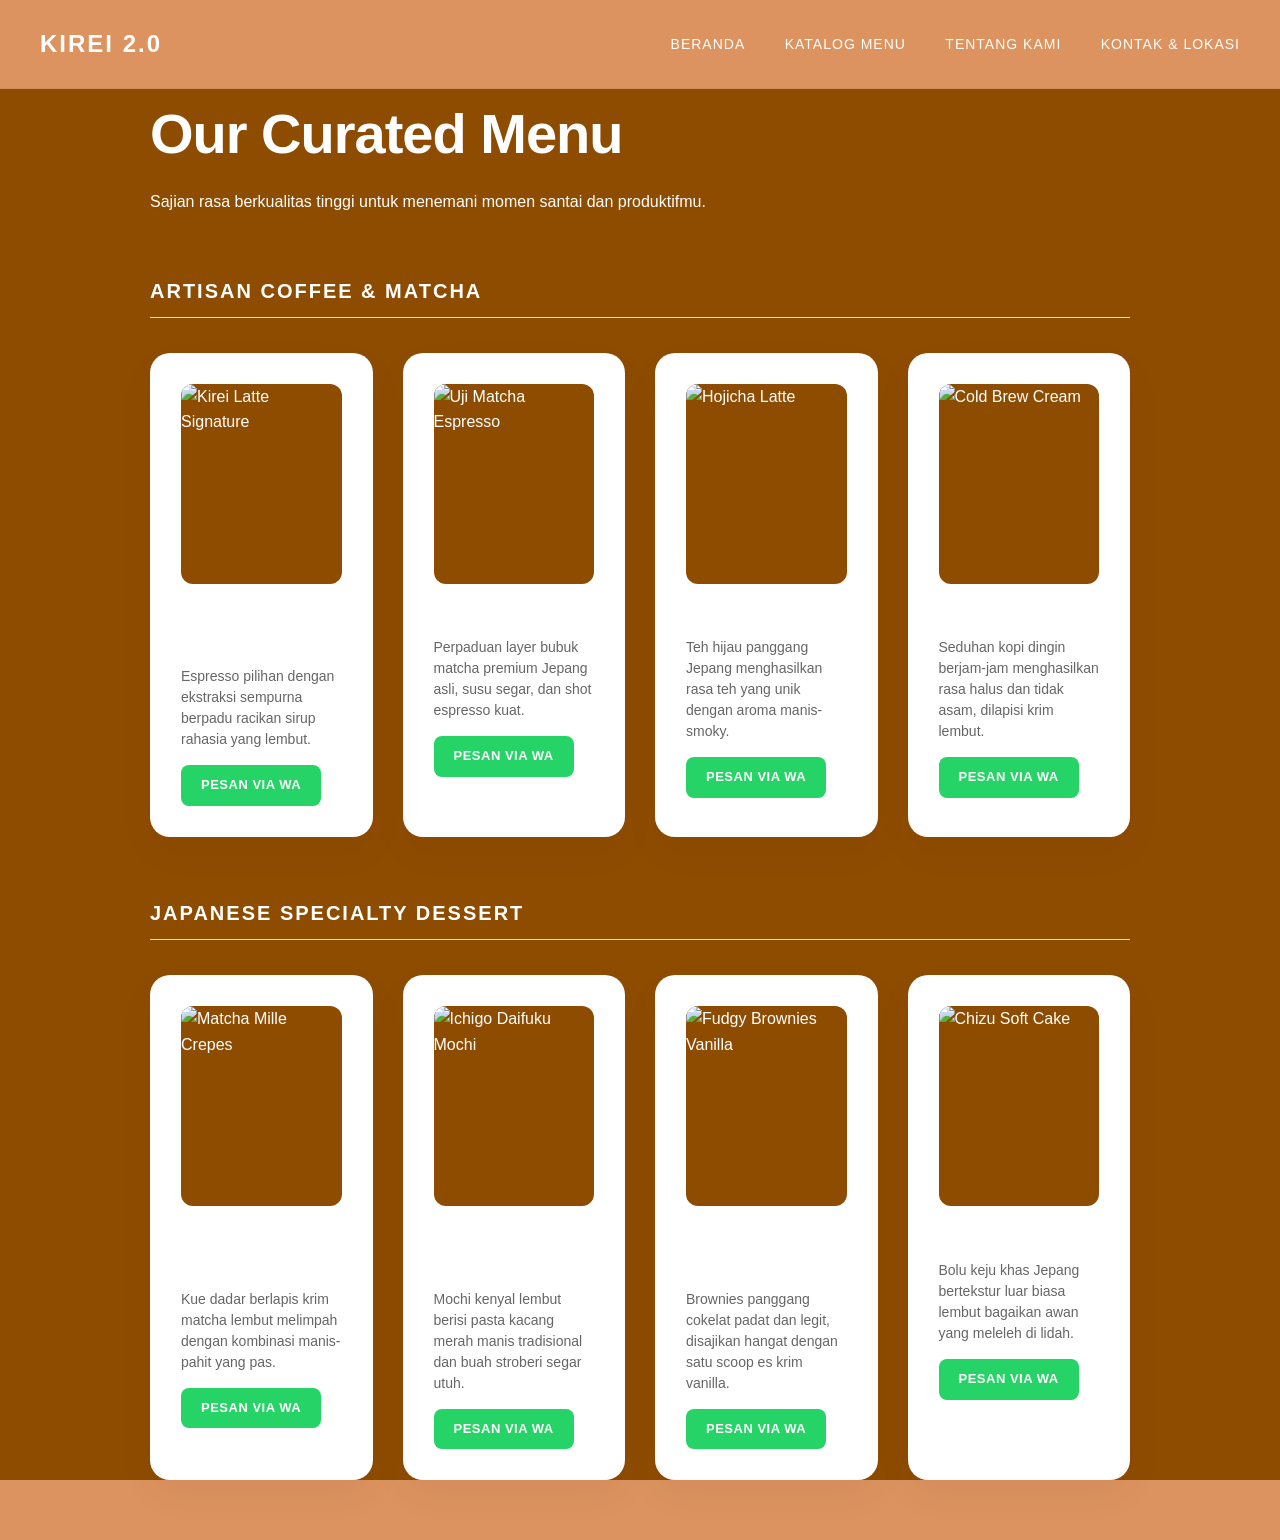
==== menu.html @ ea35320d "tugas" ====
<!DOCTYPE html>
<html lang="id">
<head>
    <meta charset="UTF-8">
    <meta name="viewport" content="width=device-width, initial-scale=1.0">
    <title>Kirei 2.0 | Katalog Menu</title>
    <link rel="stylesheet" href="style.css">
</head>
<body>

    <header>
        <div class="nav-container">
            <div class="logo">Kirei 2.0</div>
            <nav>
                <a href="index.html">Beranda</a>
                <a href="menu.html">Katalog Menu</a>
                <a href="tentang.html">Tentang Kami</a>
                <a href="kontak.html">Kontak & Lokasi</a>
            </nav>
        </div>
    </header>

    <div class="content-container">
        <h2 class="page-title">Our Curated Menu</h2>
        <p class="page-subtitle">Sajian rasa berkualitas tinggi untuk menemani momen santai dan produktifmu.</p>

        <div class="kategori-block">
            <h3 class="kategori-title">Artisan Coffee & Matcha</h3>
            <div class="grid-menu">
                <div class="kartu-menu">
                    <!-- OPSI FOTO 1 -->
                    <img src="foto/Screenshot (6).png" class="foto-menu" alt="Kirei Latte Signature">
                    <h3>Kirei Latte Signature</h3>
                    <p>Espresso pilihan dengan ekstraksi sempurna berpadu racikan sirup rahasia yang lembut.</p>
                    <a href="https://wa.me/6285174148178?text=Halo%20Kirei%202.0,%20saya%20mau%20pesan%20Kirei%20Latte%20Signature" target="_blank" class="btn-wa">Pesan via WA</a>
                </div>
                <div class="kartu-menu">
                    <!-- OPSI FOTO 2 -->
                    <img src="foto/Screenshot (8).png" class="foto-menu" alt="Uji Matcha Espresso">
                    <h3>Matcha Latte</h3>
                    <p>Perpaduan layer bubuk matcha premium Jepang asli, susu segar, dan shot espresso kuat.</p>
                    <a href="https://wa.me/6285174148178?text=Halo%20Kirei%202.0,%20saya%20mau%20pesan%20Uji%20Matcha%20Espresso" target="_blank" class="btn-wa">Pesan via WA</a>
                </div>
                <div class="kartu-menu">
                    <!-- OPSI FOTO 3 -->
                    <img src="foto/Screenshot (9).png" class="foto-menu" alt="Hojicha Latte">
                    <h3>Avocado Choco</h3>
                    <p>Teh hijau panggang Jepang menghasilkan rasa teh yang unik dengan aroma manis-smoky.</p>
                    <a href="https://wa.me/6285174148178?text=Halo%20Kirei%202.0,%20saya%20mau%20pesan%20Hojicha%20Latte" target="_blank" class="btn-wa">Pesan via WA</a>
                </div>
                <div class="kartu-menu">
                    <!-- OPSI FOTO 4 -->
                    <img src="foto/Screenshot (10).png" class="foto-menu" alt="Cold Brew Cream">
                    <h3>Moon Latte</h3>
                    <p>Seduhan kopi dingin berjam-jam menghasilkan rasa halus dan tidak asam, dilapisi krim lembut.</p>
                    <a href="https://wa.me/6285174148178?text=Halo%20Kirei%202.0,%20saya%20mau%20pesan%20Cold%20Brew%20Cream" target="_blank" class="btn-wa">Pesan via WA</a>
                </div>
            </div>
        </div>

        <div class="kategori-block">
            <h3 class="kategori-title">Japanese Specialty Dessert</h3>
            <div class="grid-menu">
                <div class="kartu-menu">
                    <!-- OPSI FOTO 5 -->
                    <img src="mille-crepes.jpg" class="foto-menu" alt="Matcha Mille Crepes">
                    <h3>Matcha Mille Crepes</h3>
                    <p>Kue dadar berlapis krim matcha lembut melimpah dengan kombinasi manis-pahit yang pas.</p>
                    <a href="https://wa.me/6285174148178?text=Halo%20Kirei%202.0,%20saya%20mau%20pesan%20Matcha%20Mille%20Crepes" target="_blank" class="btn-wa">Pesan via WA</a>
                </div>
                <div class="kartu-menu">
                    <!-- OPSI FOTO 6 -->
                    <img src="mochi.jpg" class="foto-menu" alt="Ichigo Daifuku Mochi">
                    <h3>Ichigo Daifuku Mochi</h3>
                    <p>Mochi kenyal lembut berisi pasta kacang merah manis tradisional dan buah stroberi segar utuh.</p>
                    <a href="https://wa.me/6285174148178?text=Halo%20Kirei%202.0,%20saya%20mau%20pesan%20Ichigo%20Daifuku%20Mochi" target="_blank" class="btn-wa">Pesan via WA</a>
                </div>
                <div class="kartu-menu">
                    <!-- OPSI FOTO 7 -->
                    <img src="brownies.jpg" class="foto-menu" alt="Fudgy Brownies Vanilla">
                    <h3>Fudgy Brownies Vanilla</h3>
                    <p>Brownies panggang cokelat padat dan legit, disajikan hangat dengan satu scoop es krim vanilla.</p>
                    <a href="https://wa.me/6285174148178?text=Halo%20Kirei%202.0,%20saya%20mau%20pesan%20Fudgy%20Brownies%20Vanilla" target="_blank" class="btn-wa">Pesan via WA</a>
                </div>
                <div class="kartu-menu">
                    <!-- OPSI FOTO 8 -->
                    <img src="soft-cake.jpg" class="foto-menu" alt="Chizu Soft Cake">
                    <h3>Chizu Soft Cake</h3>
                    <p>Bolu keju khas Jepang bertekstur luar biasa lembut bagaikan awan yang meleleh di lidah.</p>
                    <a href="https://wa.me/6285174148178?text=Halo%20Kirei%202.0,%20saya%20mau%20pesan%20Chizu%20Soft%20Cake" target="_blank" class="btn-wa">Pesan via WA</a>
                </div>
            </div>
        </div>
    </div>

</body>
</html>
---- style.css ----
/* --- JAPANDI FULL-WIDTH MODERN STYLE (KIREI 2.0 VIBES) --- */
:root {
    --bg-clean: #dc935f;       /* warna diubah sendiri */
    --text-main: #ffffff;      
    --wood-light: #8e4c00;     
    --wood-accent: #b08b6a;    
    --shadow-soft: 0 15px 40px rgba(0, 0, 0, 0.04);
}

* {
    box-sizing: border-box;
    margin: 0;
    padding: 0;
}

body {
    font-family: '-apple-system', BlinkMacSystemFont, 'Segoe UI', Roboto, sans-serif;
    background-color: var(--bg-clean);
    color: var(--text-main);
    line-height: 1.6;
}

/* STICKY HEADER & NAVIGASI LUAS */
header {
    width: 100%;
    background: #dc935f;
    backdrop-filter: blur(12px);
    border-bottom: 1px solid rgba(0,0,0,0.05);
    position: sticky;
    top: 0;
    z-index: 1000;
}

.nav-container {
    max-width: 1400px;
    margin: 0 auto;
    display: flex;
    justify-content: space-between;
    align-items: center;
    padding: 25px 40px;
}

.logo {
    font-size: 24px;
    font-weight: 700;
    letter-spacing: 2px;
    text-transform: uppercase;
}

nav a {
    color: var(--text-main);
    text-decoration: none;
    font-weight: 500;
    font-size: 14px;
    letter-spacing: 1px;
    text-transform: uppercase;
    margin-left: 35px;
    padding: 8px 0;
    transition: color 0.3s ease;
    position: relative;
}

nav a::after {
    content: '';
    position: absolute;
    bottom: 0;
    left: 0;
    width: 0;
    height: 2px;
    background-color: var(--wood-accent);
    transition: width 0.3s ease;
}

nav a:hover::after {
    width: 100%;
}

nav a:hover {
    color: var(--wood-accent);
}

/* KONTEN STRUKTUR HALAMAN (FULL WIDTH LANDSCAPE) */
.content-container {
    max-width: fit-content;
    margin: auto;
    padding: 0 150px;
    background-color: var(--wood-light);
}

.page-title {
    font-size: 3.5rem;
    margin-bottom: 10px;
    font-weight: 600;
    letter-spacing: -1px;
}

.page-subtitle {
    color: #ffffff;
    font-size: 16px;
    margin-bottom: 60px;
}

/* HERO BANNER BERANDA */
.hero-banner {
    width: 100%;
    min-height: 70vh;
    background-color: var(--wood-light);
    display: flex;
    align-items: center;
    padding: 60px;
}

.hero-wrapper {
    max-width: 1400px;
    margin: 0 auto;
    width: 100%;
    display: grid;
    grid-template-columns: 1fr 1fr;
    gap: 60px;
    align-items: center;
}

.hero-text h1 {
    font-size: 4rem;
    font-weight: 600;
    line-height: 1.1;
    margin-bottom: 25px;
    letter-spacing: -1px;
    color: #ffffff;
}

.hero-text p {
    font-size: 18px;
    color: #ffffff;
    margin-bottom: 35px;
    max-width: 550px;
}

.hero-visual {
    width: 100%;
    height: 450px;
    background: #ffffff;
    border-radius: 24px;
    box-shadow: var(--shadow-soft);
    display: flex;
    align-items: center;
    justify-content: center;
    border: 1px solid rgba(0,0,0,0.02);
}

.visual-placeholder {
    text-align: center;
    color: var(--wood-accent);
    letter-spacing: 2px;
    font-weight: 500;
    text-transform: uppercase;
}

/* SEKSI INFO BAWAH */
.section-info {
    max-width: 1400px;
    margin: 80px auto;
    padding: 0 40px;
}

.info-grid {
    display: grid;
    grid-template-columns: repeat(3, 1fr);
    gap: 40px;
}

.info-card {
    background: #ffffff;
    padding: 40px;
    border-radius: 20px;
    box-shadow: var(--shadow-soft);
    color: #000000; /* diubah sendiri */
}

.info-card h3 {
    font-size: 20px;
    margin-bottom: 15px;
    color: rgb(0, 0, 0);
}

/* HALAMAN KATALOG MENU */
.kategori-block {
    margin-bottom: 60px;
}

.kategori-title {
    font-size: 20px;
    text-transform: uppercase;
    letter-spacing: 2px;
    color: white;
    margin-bottom: 35px;
    border-bottom: 1px solid #e5e0da;
    padding-bottom: 10px;
    font-weight: 600;
}

.grid-menu {
    display: grid;
    grid-template-columns: repeat(4, 1fr);
    gap: 30px;
}

.kartu-menu {
    background-color: #ffffff;
    padding: 30px;
    border-radius: 20px;
    box-shadow: var(--shadow-soft);
    border: 1px solid rgba(0,0,0,0.01);
    transition: transform 0.3s ease, box-shadow 0.3s ease;
}

.kartu-menu:hover {
    transform: translateY(-5px);
    box-shadow: 0 20px 40px rgba(0, 0, 0, 0.08);
}

.kartu-menu h3 {
    font-size: 18px;
    margin-bottom: 10px;
    font-weight: 600;
}

.kartu-menu p {
    color: #666666;
    font-size: 14px;
    line-height: 1.5;
}

/* HALAMAN TENTANG & KONTAK (2 KOLOM GRID ASIMETRIS) */
.grid-two-columns {
    display: grid;
    grid-template-columns: 1fr 1fr;
    gap: 80px;
    align-items: center;
}

.about-text h2, .contact-info h2 {
    font-size: 3.5rem;
    line-height: 1.2;
    margin-bottom: 30px;
    letter-spacing: -1px;
}

.about-text p, .contact-info p {
    color: #ffffff;
    font-size: 16px;
    margin-bottom: 25px;
    line-height: 1.8;
}

.about-visual, .map-placeholder {
    width: 100%;
    height: 520px;
    background: var(--wood-light);
    border-radius: 24px;
    display: flex;
    align-items: center;
    justify-content: center;
    border: 1px solid rgba(0,0,0,0.02);
    box-shadow: var(--shadow-soft);
}

.map-placeholder {
    background: #ffffff;
}

/* FORMULIR KONTAK */
form {
    margin-top: 30px;
}

label {
    font-size: 12px;
    font-weight: 600;
    text-transform: uppercase;
    color: #888888;
    display: block;
    margin-top: 20px;
    letter-spacing: 0.5px;
}

input, textarea {
    width: 100%;
    padding: 15px;
    margin-top: 8px;
    border: 1px solid #e0dbd5;
    background-color: #ffffff;
    border-radius: 12px;
    font-family: inherit;
    font-size: 15px;
    transition: all 0.3s ease;
}

input:focus, textarea:focus {
    outline: none;
    border-color: var(--wood-accent);
    box-shadow: 0 0 0 4px rgba(176, 139, 106, 0.1);
}

button {
    margin-top: 25px;
    background-color: var(--text-main);
    color: var(--wood-light);
    padding: 16px 35px;
    border: none;
    border-radius: 12px;
    font-weight: 600;
    cursor: pointer;
    text-transform: uppercase;
    letter-spacing: 1px;
    font-size: 14px;
    transition: all 0.3s ease;
}

button:hover {
    background-color: var(--wood-accent);
    transform: translateY(-2px);
}

footer {
    text-align: center;
    padding: 40px 0;
    font-size: 13px;
    color: #888888;
    border-top: 1px solid rgba(0,0,0,0.05);
    margin-top: 100px;
}

/* --- TOMBOL WHATSAPP PADA MENU --- */
.btn-wa {
    display: inline-block;
    margin-top: 15px;
    background-color: #25d366; /* Warna hijau khas WhatsApp */
    color: #ffffff !important; /* Warna teks putih */
    text-decoration: none;
    padding: 10px 20px;
    border-radius: 8px;
    font-size: 13px;
    font-weight: 600;
    text-transform: uppercase;
    letter-spacing: 0.5px;
    text-align: center;
    transition: background-color 0.3s ease, transform 0.2s ease;
}

.btn-wa:hover {
    background-color: #128c7e; /* Warna hijau WA lebih gelap saat di-hover */
    transform: translateY(-2px);
}

/* --- DEKORASI FOTO KATALOG MENU --- */
.foto-menu {
    width: 100%;
    height: 200px; /* Tinggi kotak foto dibuat seragam */
    object-fit: cover; /* Memotong foto secara otomatis agar pas dan tidak gepeng */
    border-radius: 12px; /* Sudut foto melengkung halus mengikuti tema Japandi */
    margin-bottom: 15px; /* Jarak antara foto dan judul menu di bawahnya */
    background-color: var(--wood-light); /* Warna abu-abu/kayu transparan sebelum foto diisi */
    display: block;
}

/* --- ANIMASI SLIDESHOW OTOMATIS (HERO INDEX) --- */
.hero-slider {
    width: 100%;
    height: 100%;
    position: relative;
    overflow: hidden;
    border-radius: 24px;
}

/* Wadah panjang untuk menjajarkan 3 foto kesamping */
.slider-wrapper {
    display: flex;
    width: 300%; /* 300% karena berisi 3 foto (masing-masing 100%) */
    height: 100%;
    /* Jalankan animasi bernama 'slideAtas', durasi 12 detik, berulang selamanya */
    animation: slideOtomatis 12s infinite ease-in-out; 
}

.slider-wrapper img {
    width: 33.333%; /* Membagi rata lebar agar pas 1 layar per foto */
    height: 100%;
    object-fit: cover;
}

/* Rumus pergerakan geser foto (Keyframes) */
@keyframes slideOtomatis {
    0%, 25% { transform: translateX(0); }          /* Foto 1 diam */
    30%, 55% { transform: translateX(-33.333%); }  /* Geser & Diam di Foto 2 */
    60%, 85% { transform: translateX(-66.666%); }  /* Geser & Diam di Foto 3 */
    100% { transform: translateX(0); }             /* Kembali halus ke Foto 1 */
}

/* --- ANIMASI SLIDESHOW OTOMATIS (ABOUT PAGE) --- */
.about-slider {
    width: 100%;
    height: 100%;
    position: relative;
    overflow: hidden;
    border-radius: 24px;
}

.about-slider-wrapper {
    display: flex;
    width: 300%; 
    height: 100%;
    /* Menggunakan animasi terpisah agar jeda geraknya bisa bervariasi jika mau */
    animation: slideOtomatisAbout 12s infinite ease-in-out; 
}

.about-slider-wrapper img {
    width: 33.333%; 
    height: 100%;
    object-fit: cover;
}

@keyframes slideOtomatisAbout {
    0%, 25% { transform: translateX(0); }          
    30%, 55% { transform: translateX(-33.333%); }  
    60%, 85% { transform: translateX(-66.666%); }  
    100% { transform: translateX(0); }             
}
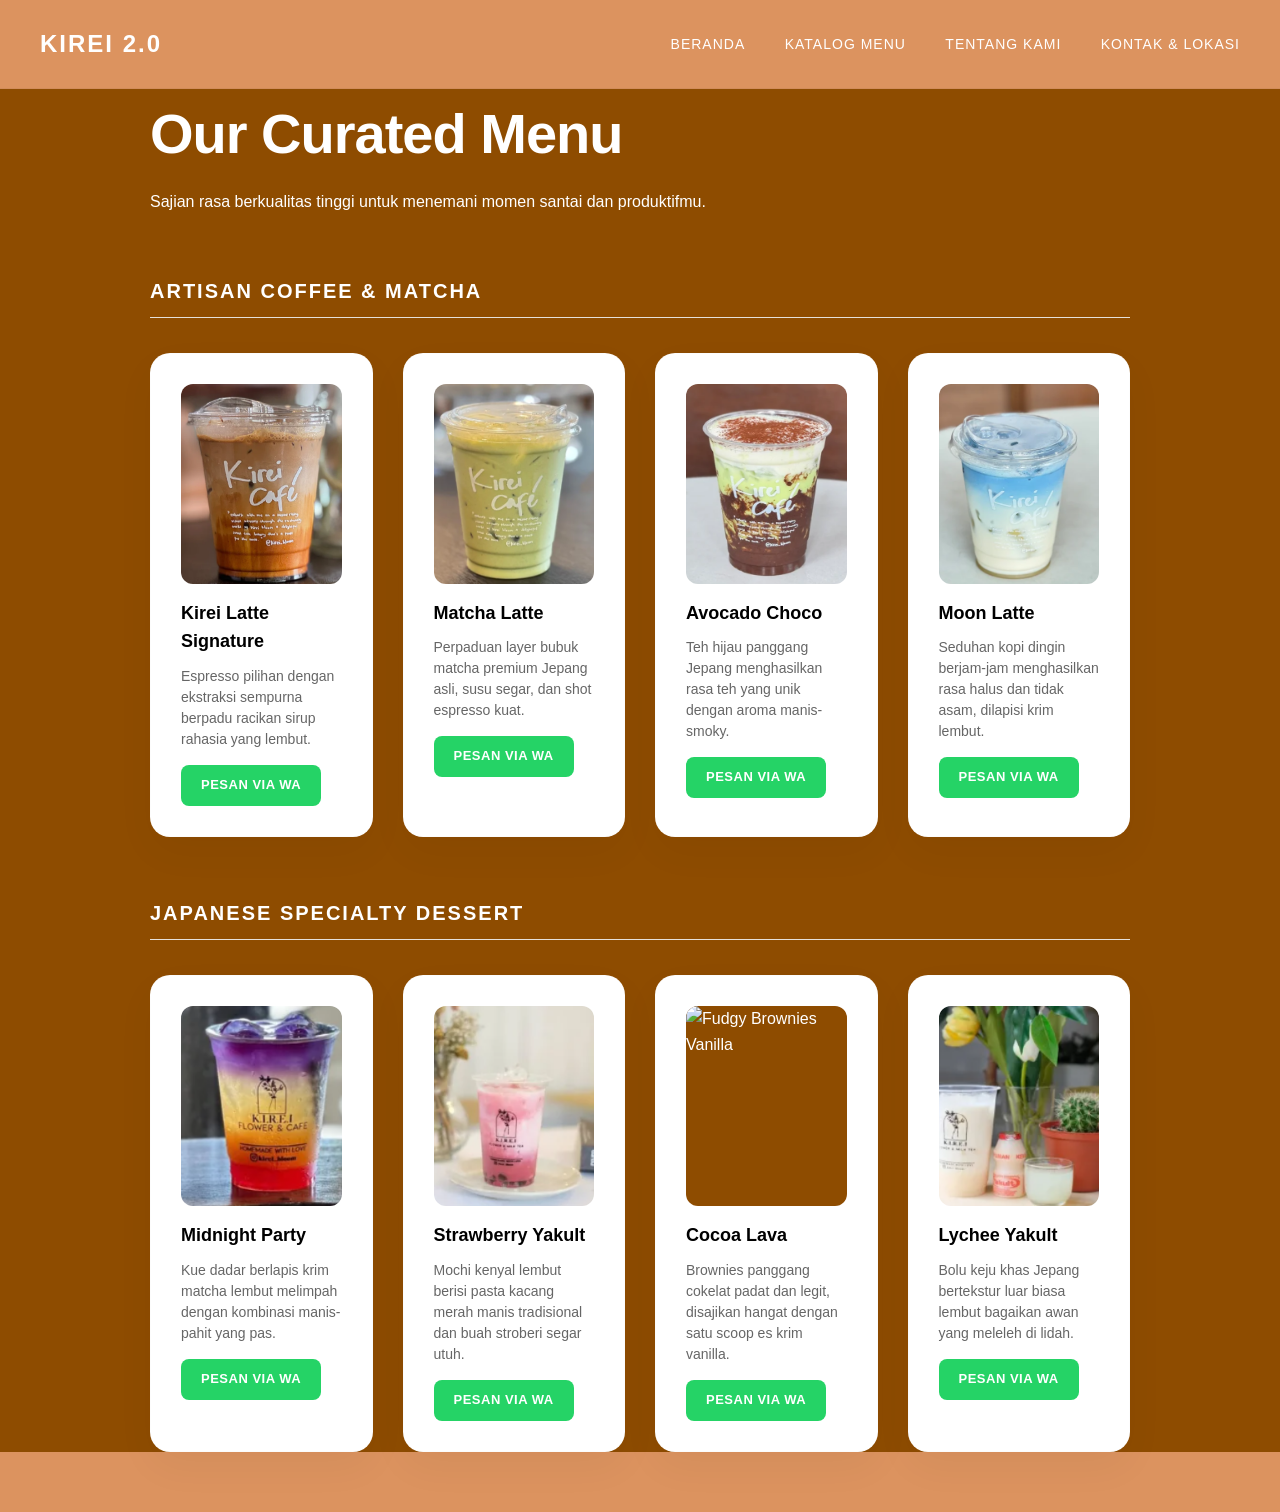
==== commit 3572ea72: "Add files via upload" ====
--- a/menu.html
+++ b/menu.html
@@ -63,29 +63,29 @@
             <div class="grid-menu">
                 <div class="kartu-menu">
                     <!-- OPSI FOTO 5 -->
-                    <img src="mille-crepes.jpg" class="foto-menu" alt="Matcha Mille Crepes">
-                    <h3>Matcha Mille Crepes</h3>
+                    <img src="foto/Screenshot (11).png" class="foto-menu" alt="Matcha Mille Crepes">
+                    <h3>Midnight Party</h3>
                     <p>Kue dadar berlapis krim matcha lembut melimpah dengan kombinasi manis-pahit yang pas.</p>
                     <a href="https://wa.me/6285174148178?text=Halo%20Kirei%202.0,%20saya%20mau%20pesan%20Matcha%20Mille%20Crepes" target="_blank" class="btn-wa">Pesan via WA</a>
                 </div>
                 <div class="kartu-menu">
                     <!-- OPSI FOTO 6 -->
-                    <img src="mochi.jpg" class="foto-menu" alt="Ichigo Daifuku Mochi">
-                    <h3>Ichigo Daifuku Mochi</h3>
+                    <img src="foto/Screenshot (12).png" class="foto-menu" alt="Ichigo Daifuku Mochi">
+                    <h3>Strawberry Yakult</h3>
                     <p>Mochi kenyal lembut berisi pasta kacang merah manis tradisional dan buah stroberi segar utuh.</p>
                     <a href="https://wa.me/6285174148178?text=Halo%20Kirei%202.0,%20saya%20mau%20pesan%20Ichigo%20Daifuku%20Mochi" target="_blank" class="btn-wa">Pesan via WA</a>
                 </div>
                 <div class="kartu-menu">
                     <!-- OPSI FOTO 7 -->
-                    <img src="brownies.jpg" class="foto-menu" alt="Fudgy Brownies Vanilla">
-                    <h3>Fudgy Brownies Vanilla</h3>
+                    <img src="foto/Screenshot (13).png" class="foto-menu" alt="Fudgy Brownies Vanilla">
+                    <h3>Cocoa Lava</h3>
                     <p>Brownies panggang cokelat padat dan legit, disajikan hangat dengan satu scoop es krim vanilla.</p>
                     <a href="https://wa.me/6285174148178?text=Halo%20Kirei%202.0,%20saya%20mau%20pesan%20Fudgy%20Brownies%20Vanilla" target="_blank" class="btn-wa">Pesan via WA</a>
                 </div>
                 <div class="kartu-menu">
                     <!-- OPSI FOTO 8 -->
-                    <img src="soft-cake.jpg" class="foto-menu" alt="Chizu Soft Cake">
-                    <h3>Chizu Soft Cake</h3>
+                    <img src="foto/Screenshot (14).png" class="foto-menu" alt="Chizu Soft Cake">
+                    <h3>Lychee Yakult</h3>
                     <p>Bolu keju khas Jepang bertekstur luar biasa lembut bagaikan awan yang meleleh di lidah.</p>
                     <a href="https://wa.me/6285174148178?text=Halo%20Kirei%202.0,%20saya%20mau%20pesan%20Chizu%20Soft%20Cake" target="_blank" class="btn-wa">Pesan via WA</a>
                 </div>
--- a/style.css
+++ b/style.css
@@ -223,6 +223,7 @@
     font-size: 18px;
     margin-bottom: 10px;
     font-weight: 600;
+    color: #000000;
 }
 
 .kartu-menu p {
@@ -266,7 +267,18 @@
 }
 
 .map-placeholder {
+    width: 100%;
+    height: 520px;
     background: #ffffff;
+    border-radius: 24px;
+    display: flex;
+    align-items: center;
+    justify-content: center;
+    border: 1px solid rgba(0,0,0,0.02);
+    box-shadow: var(--shadow-soft);
+    
+    /* TAMBAHKAN BARIS INI: */
+    overflow: hidden; /* <--- Menyembunyikan apa pun yang keluar */
 }
 
 /* FORMULIR KONTAK */
@@ -424,4 +436,119 @@
     30%, 55% { transform: translateX(-33.333%); }  
     60%, 85% { transform: translateX(-66.666%); }  
     100% { transform: translateX(0); }             
+}
+
+/* --- DEKORASI FOTO GOOGLE MAPS --- */
+.map-image {
+    width: 100%;
+    height: 100%;
+    object-fit: cover; /* Biar foto peta pas dan tidak ketarik/gepeng */
+    border-radius: 24px; /* Menyamakan lengkungan sudut dengan kontainer aslinya */
+    display: block;
+}
+
+/* ==========================================================================
+   KODE TAMBAHAN: RESPONSIF UNTUK TAMPILAN HP (MAKSIMAL 768px)
+   ========================================================================== */
+@media screen and (max-width: 768px) {
+    
+    /* 1. Pengaturan Kontainer Utama */
+    .content-container {
+        padding: 0 20px !important; /* Memperkecil jarak kanan-kiri agar tidak terlalu sempit di HP */
+        max-width: 100% !important;
+    }
+
+    .page-title {
+        font-size: 2.2rem !important; /* Mengecilkan ukuran judul halaman di HP */
+        text-align: center;
+    }
+
+    .page-subtitle {
+        font-size: 14px !important;
+        text-align: center;
+        margin-bottom: 30px;
+    }
+
+    /* 2. Pengaturan Navigasi Atas (Header) */
+    .nav-container {
+        flex-direction: column !important; /* Membuat logo di atas, menu link berbaris di bawahnya */
+        gap: 15px;
+        padding: 15px 20px !important;
+    }
+
+    .logo {
+        font-size: 20px !important;
+        text-align: center;
+    }
+
+    nav {
+        display: flex;
+        flex-wrap: wrap; /* Menjaga menu link otomatis turun ke bawah jika layar HP terlalu kecil */
+        justify-content: center;
+        gap: 10px;
+    }
+
+    nav a {
+        margin-left: 0 !important; /* Menghapus jarak samping bawaan desktop */
+        margin: 0 10px !important;
+        padding: 5px 0 !important;
+        font-size: 12px !important; /* Mengecilkan ukuran teks menu */
+    }
+
+    /* 3. Pengaturan Halaman Beranda (Hero Banner & Info) */
+    .hero-banner {
+        padding: 40px 20px !important;
+        min-height: auto !important;
+    }
+
+    .hero-wrapper {
+        grid-template-columns: 1fr !important; /* Mengubah 2 kolom desktop menjadi 1 kolom vertikal */
+        gap: 30px !important;
+        text-align: center;
+    }
+
+    .hero-text h1 {
+        font-size: 2.5rem !important; /* Mengecilkan judul utama di HP */
+    }
+
+    .hero-text p {
+        margin: 0 auto 25px auto !important;
+    }
+
+    .hero-visual {
+        height: 300px !important; /* Menyesuaikan tinggi kotak slideshow di HP */
+    }
+
+    .info-grid {
+        grid-template-columns: 1fr !important; /* Kotak info jam buka dll tersusun ke bawah */
+        gap: 20px !important;
+    }
+
+    .info-card {
+        padding: 25px !important;
+    }
+
+    /* 4. Pengaturan Halaman Katalog Menu */
+    .grid-menu {
+        grid-template-columns: 1fr !important; /* Mengubah grid 4 kolom menu menjadi 1 kolom lurus ke bawah */
+        gap: 20px !important;
+    }
+
+    /* 5. Pengaturan Halaman Tentang & Kontak */
+    .grid-two-columns {
+        grid-template-columns: 1fr !important; /* Mengubah tata letak asimetris menjadi 1 kolom lurus */
+        gap: 40px !important;
+    }
+
+    .about-text, .contact-info {
+        text-align: center;
+    }
+
+    .about-text h2, .contact-info h2 {
+        font-size: 2.3rem !important;
+    }
+
+    .about-visual, .map-placeholder {
+        height: 350px !important; /* Menyesuaikan tinggi gambar/peta lokasi agar pas di layar HP */
+    }
 }
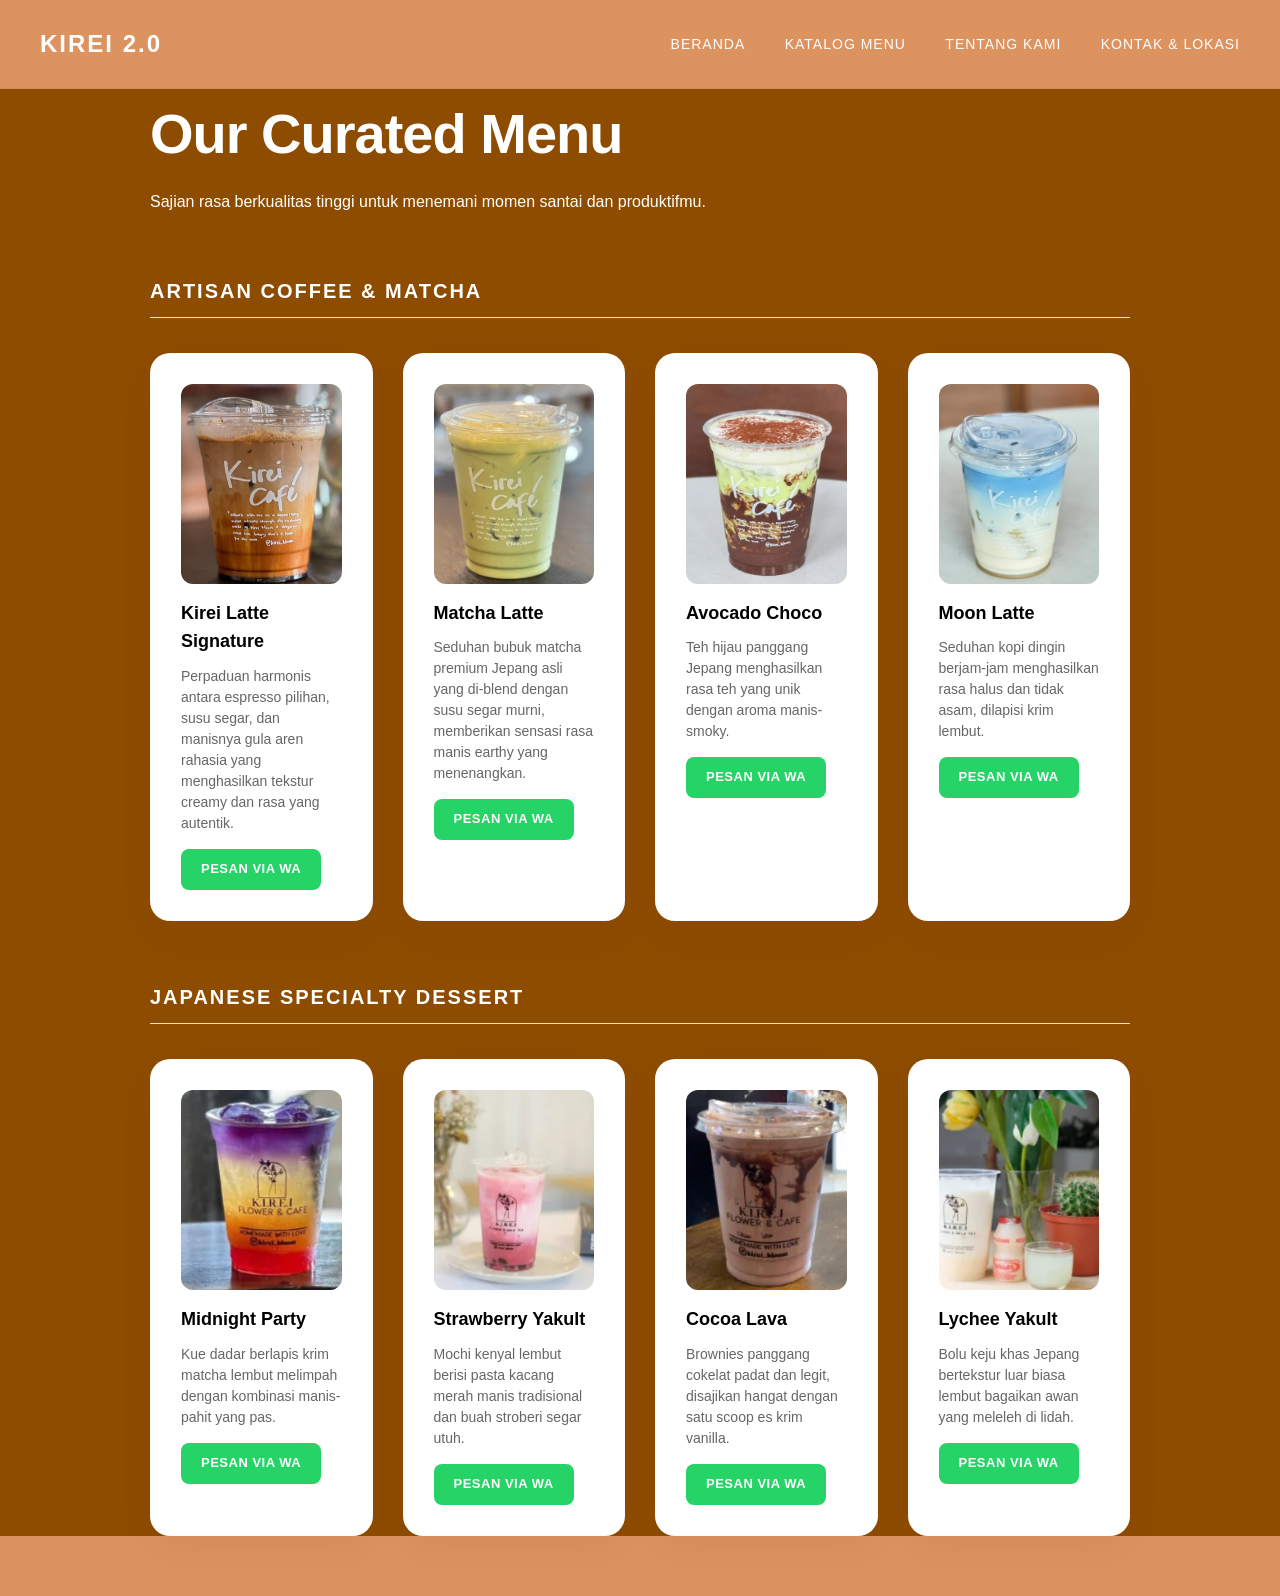
==== commit 9a53bdd2: "deskripsi menu baru" ====
--- a/menu.html
+++ b/menu.html
@@ -31,14 +31,14 @@
                     <!-- OPSI FOTO 1 -->
                     <img src="foto/Screenshot (6).png" class="foto-menu" alt="Kirei Latte Signature">
                     <h3>Kirei Latte Signature</h3>
-                    <p>Espresso pilihan dengan ekstraksi sempurna berpadu racikan sirup rahasia yang lembut.</p>
+                    <p>Perpaduan harmonis antara espresso pilihan, susu segar, dan manisnya gula aren rahasia yang menghasilkan tekstur creamy dan rasa yang autentik.</p>
                     <a href="https://wa.me/6285174148178?text=Halo%20Kirei%202.0,%20saya%20mau%20pesan%20Kirei%20Latte%20Signature" target="_blank" class="btn-wa">Pesan via WA</a>
                 </div>
                 <div class="kartu-menu">
                     <!-- OPSI FOTO 2 -->
-                    <img src="foto/Screenshot (8).png" class="foto-menu" alt="Uji Matcha Espresso">
+                    <img src="foto/Screenshot (8).png" class="foto-menu" alt="Matcha Latte">
                     <h3>Matcha Latte</h3>
-                    <p>Perpaduan layer bubuk matcha premium Jepang asli, susu segar, dan shot espresso kuat.</p>
+                    <p>Seduhan bubuk matcha premium Jepang asli yang di-blend dengan susu segar murni, memberikan sensasi rasa manis earthy yang menenangkan.</p>
                     <a href="https://wa.me/6285174148178?text=Halo%20Kirei%202.0,%20saya%20mau%20pesan%20Uji%20Matcha%20Espresso" target="_blank" class="btn-wa">Pesan via WA</a>
                 </div>
                 <div class="kartu-menu">
